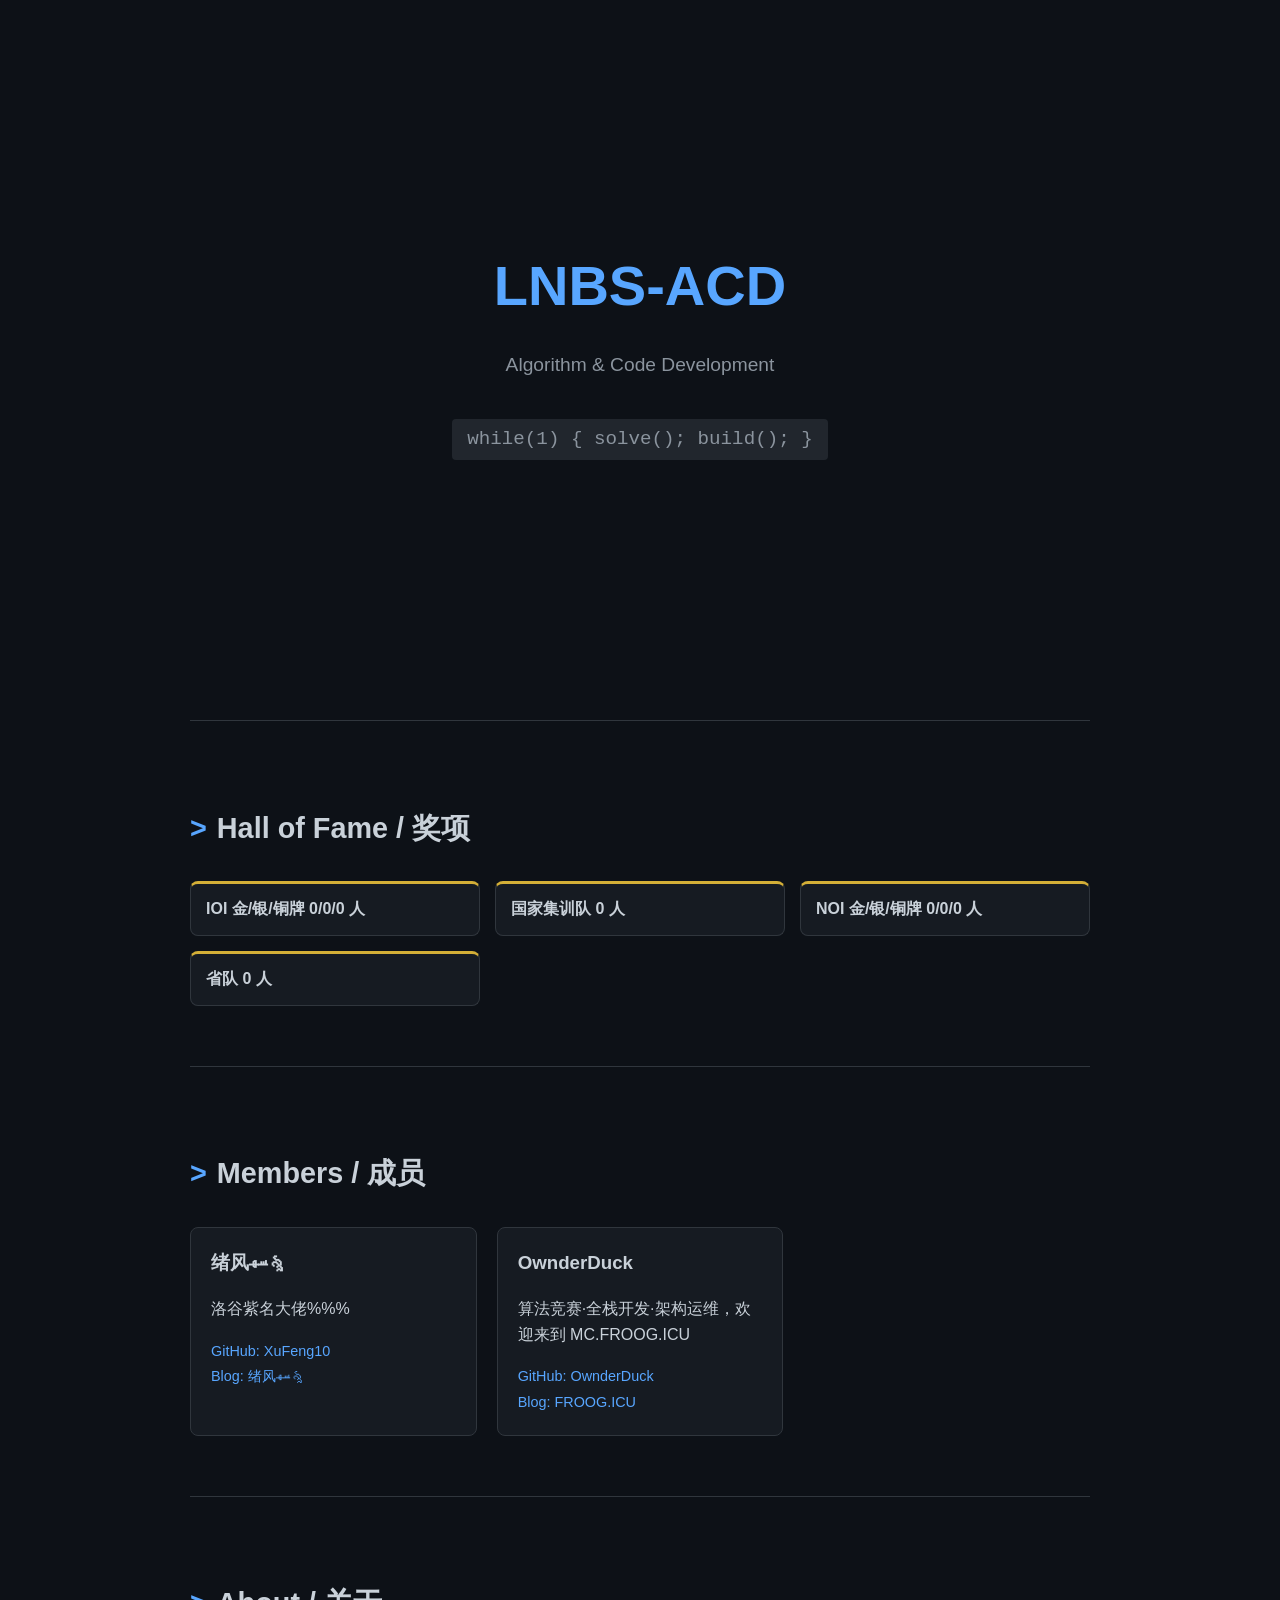
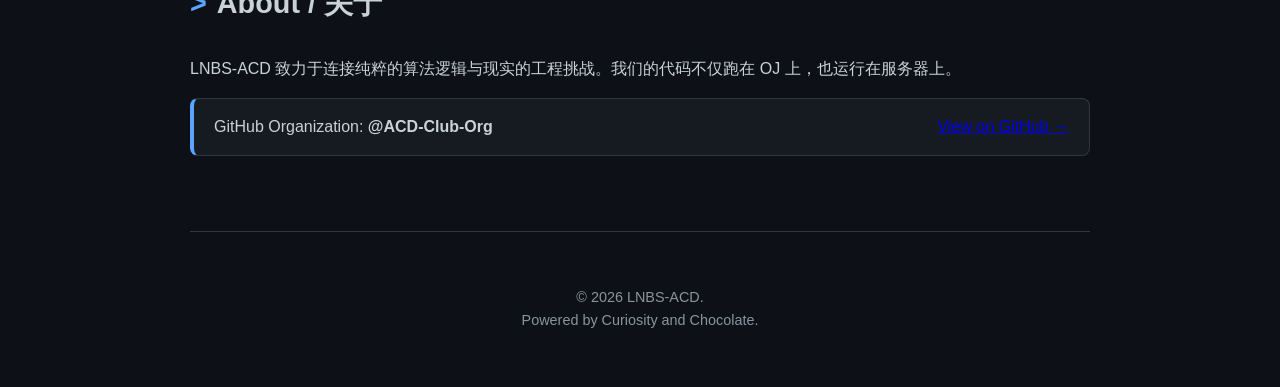
==== index.html @ 6f9f28be "Add index.html for LNBS-ACD project This commit adds a new HTML file for the LNBS-ACD project, inclu" ====
<!DOCTYPE html>
<html lang="zh-CN">
<head>
    <meta charset="UTF-8">
    <meta name="viewport" content="width=device-width, initial-scale=1.0">
    <title>LNBS-ACD</title>
    <style>
        :root {
            --bg: #0d1117;
            --card-bg: #161b22;
            --text-main: #c9d1d9;
            --text-dim: #8b949e;
            --accent: #58a6ff;
            --gold: #d4af37;
            --border: #30363d;
        }
        body {
            font-family: -apple-system, BlinkMacSystemFont, "Segoe UI", Helvetica, Arial, sans-serif;
            background-color: var(--bg);
            color: var(--text-main);
            line-height: 1.6;
            margin: 0;
            scroll-behavior: smooth;
        }
        .container { max-width: 900px; margin: 0 auto; padding: 0 20px; }
        
        /* Hero Section */
        .hero {
            height: 80vh;
            display: flex;
            flex-direction: column;
            justify-content: center;
            align-items: center;
            text-align: center;
            border-bottom: 1px solid var(--border);
        }
        .hero h1 { font-size: 3.5rem; margin: 0; color: var(--accent); }
        .hero p { font-size: 1.2rem; color: var(--text-dim); }

        /* Section Styling */
        section { padding: 60px 0; border-bottom: 1px solid var(--border); }
        h2 { font-size: 1.8rem; margin-bottom: 30px; display: flex; align-items: center; }
        h2::before { content: "> "; color: var(--accent); margin-right: 10px; }

        /* 奖项 Awards Box */
        .award-item {
            background: var(--card-bg);
            padding: 15px 20px;
            border-radius: 8px;
            border: 1px solid var(--border);
            margin-bottom: 15px;
            display: flex;
            justify-content: space-between;
            align-items: center;
        }
        .award-name { font-weight: bold; color: var(--gold); }

        /* 奖项网格布局 */
        .awards-grid {
            display: grid;
            /* 自动填充，最小宽度220px，如果空间够就并排 */
            grid-template-columns: repeat(auto-fill, minmax(220px, 1fr));
            gap: 15px;
        }

        .award-card {
            background: var(--card-bg);
            padding: 15px;
            border-radius: 8px;
            border: 1px solid var(--border);
            border-top: 3px solid var(--gold); /* 顶部金线增加仪式感 */
            transition: all 0.2s ease;
        }

        .award-card:hover {
            border-color: var(--gold);
            transform: translateY(-3px);
            box-shadow: 0 4px 12px rgba(212, 175, 55, 0.1);
        }

        .award-year {
            font-size: 0.8rem;
            color: var(--text-dim);
            margin-bottom: 5px;
            font-family: monospace;
        }

        .award-name {
            font-size: 1rem;
            font-weight: bold;
            color: var(--text-main);
            line-height: 1.3;
        }

        /* 成员 Grid */
        .grid {
            display: grid;
            grid-template-columns: repeat(auto-fill, minmax(250px, 1fr));
            gap: 20px;
        }
        .member-card {
            background: var(--card-bg);
            padding: 20px;
            border-radius: 8px;
            border: 1px solid var(--border);
            transition: transform 0.2s;
        }
        .member-card:hover { transform: translateY(-5px); border-color: var(--accent); }
        .member-card h3 { margin-top: 0; }
        .links a { font-size: 0.9rem; color: var(--accent); text-decoration: none; margin-right: 15px; }

        footer { padding: 40px 0; text-align: center; color: var(--text-dim); font-size: 0.9rem; }
        a:hover { text-decoration: underline; }
    </style>
</head>
<body>

<div class="container">
    <header class="hero">
        <h1>LNBS-ACD</h1>
        <p>Algorithm & Code Development</p>
        <p style="font-family: monospace; background: #21262d; padding: 5px 15px; border-radius: 4px;">
            while(1) { solve(); build(); }
        </p>
    </header>

    <section id="awards">
        <h2>Hall of Fame / 奖项</h2>
        <div class="awards-grid">
            <div class="award-card">
                <div class="award-name">IOI 金/银/铜牌    0/0/0 人</div>
            </div>
            <div class="award-card">
                <div class="award-name">国家集训队    0 人</div>
            </div>
            <div class="award-card">
                <div class="award-name">NOI 金/银/铜牌    0/0/0 人</div>
            </div>
            <div class="award-card">
                <div class="award-name">省队 0 人</div>
            </div>
        </div>
    </section>

    <section id="members">
        <h2>Members / 成员</h2>
        <div class="grid">
            <div class="member-card">
                <h3>绪风ﺴﻬৡ</h3>
                <p class="text-dim">洛谷紫名大佬%%%</p>
                <div class="links">
                    <a href="https://github.com/XuFeng10">GitHub: XuFeng10</a>
                    <br>
                    <a href="https://www.cnblogs.com/wind2010">Blog: 绪风ﺴﻬৡ</a>
                </div>
            </div>
            <div class="member-card">
                <h3>OwnderDuck</h3>
                <p class="text-dim">算法竞赛·全栈开发·架构运维，欢迎来到 MC.FROOG.ICU</p>
                <div class="links">
                    <a href="https://github.com/OwnderDuck">GitHub: OwnderDuck</a>
                    <br>
                    <a href="https://froog.icu">Blog: FROOG.ICU</a>
                </div>
            </div>
        </div>
    </section>

    <section id="about">
        <h2>About / 关于</h2>
        <p>LNBS-ACD 致力于连接纯粹的算法逻辑与现实的工程挑战。我们的代码不仅跑在 OJ 上，也运行在服务器上。</p>
        <div class="award-item" style="border-left: 4px solid var(--accent);">
            <span>GitHub Organization: <b>@ACD-Club-Org</b></span>
            <a href="https://github.com/LNBS-ACD">View on GitHub →</a>
        </div>
    </section>

    <footer>
        <p>&copy; 2026 LNBS-ACD. <br> Powered by Curiosity and Chocolate.</p>
    </footer>
</div>

</body>
</html>
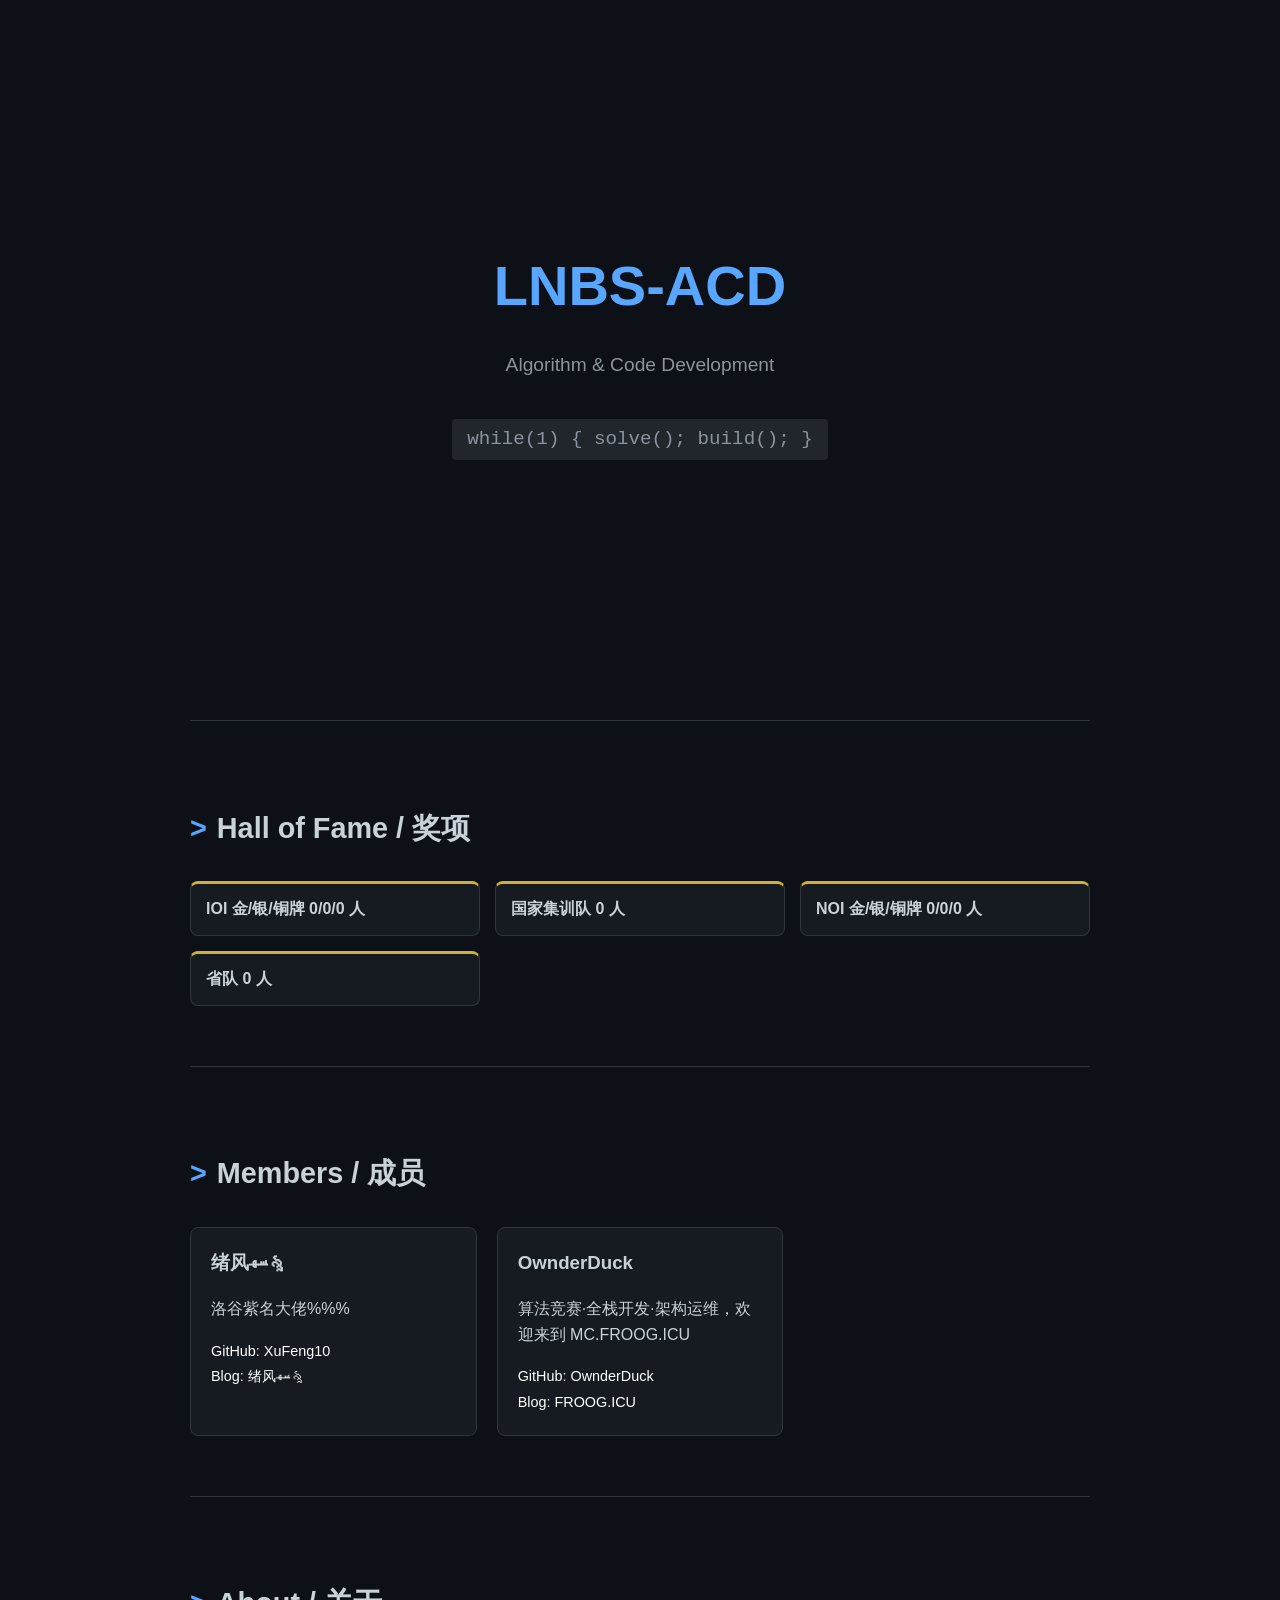
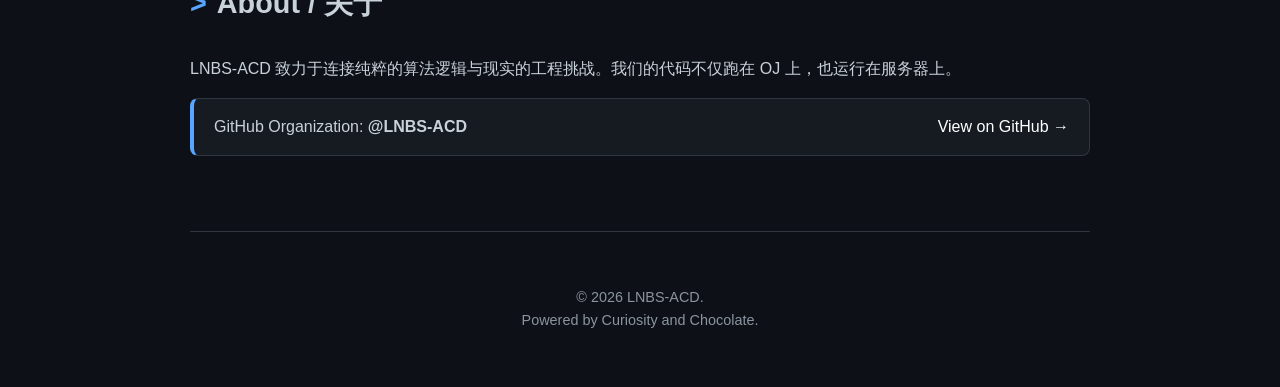
==== commit 6fd95ec5: "Update GitHub organization name in index.html" ====
--- a/index.html
+++ b/index.html
@@ -110,6 +110,10 @@
         .links a { font-size: 0.9rem; color: var(--accent); text-decoration: none; margin-right: 15px; }
 
         footer { padding: 40px 0; text-align: center; color: var(--text-dim); font-size: 0.9rem; }
+        a {
+            color: #ffffff !important; 
+            text-decoration: none;
+        }
         a:hover { text-decoration: underline; }
     </style>
 </head>
@@ -170,7 +174,7 @@
         <h2>About / 关于</h2>
         <p>LNBS-ACD 致力于连接纯粹的算法逻辑与现实的工程挑战。我们的代码不仅跑在 OJ 上，也运行在服务器上。</p>
         <div class="award-item" style="border-left: 4px solid var(--accent);">
-            <span>GitHub Organization: <b>@ACD-Club-Org</b></span>
+            <span>GitHub Organization: <b>@LNBS-ACD</b></span>
             <a href="https://github.com/LNBS-ACD">View on GitHub →</a>
         </div>
     </section>
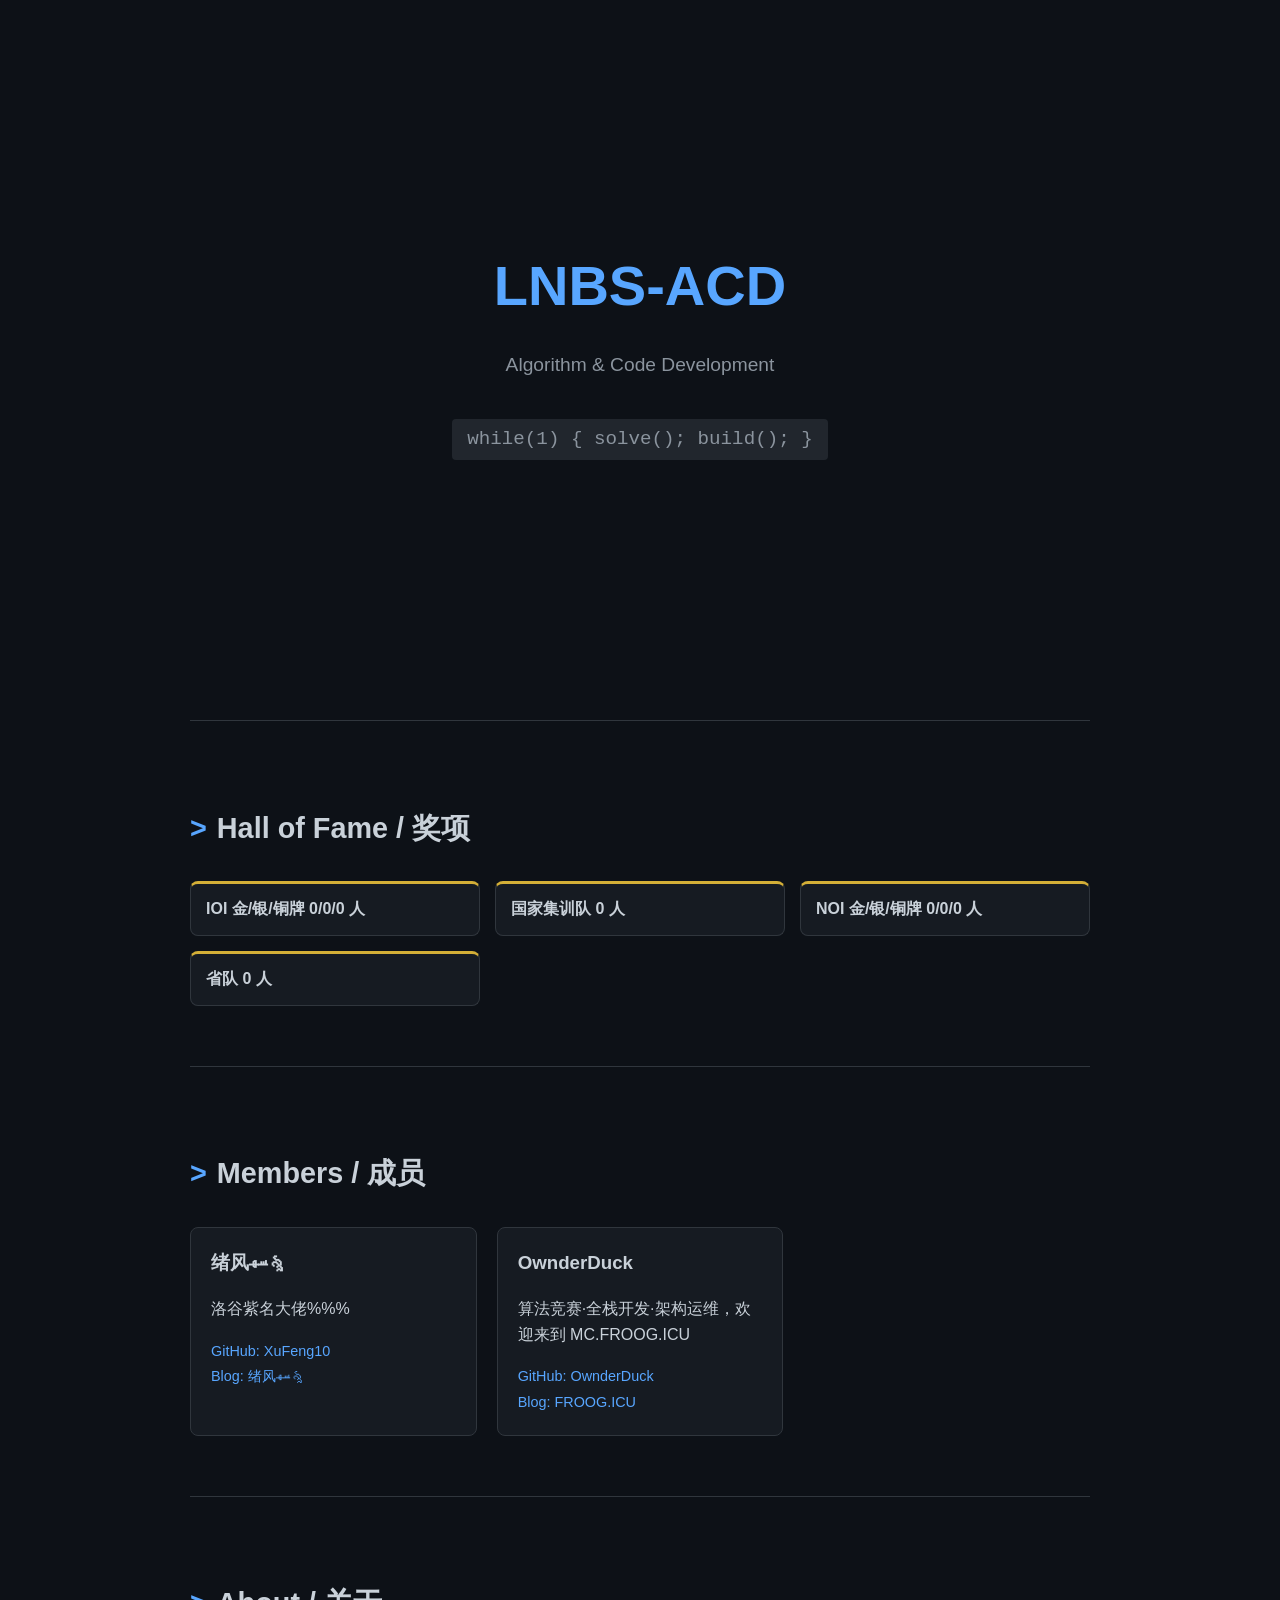
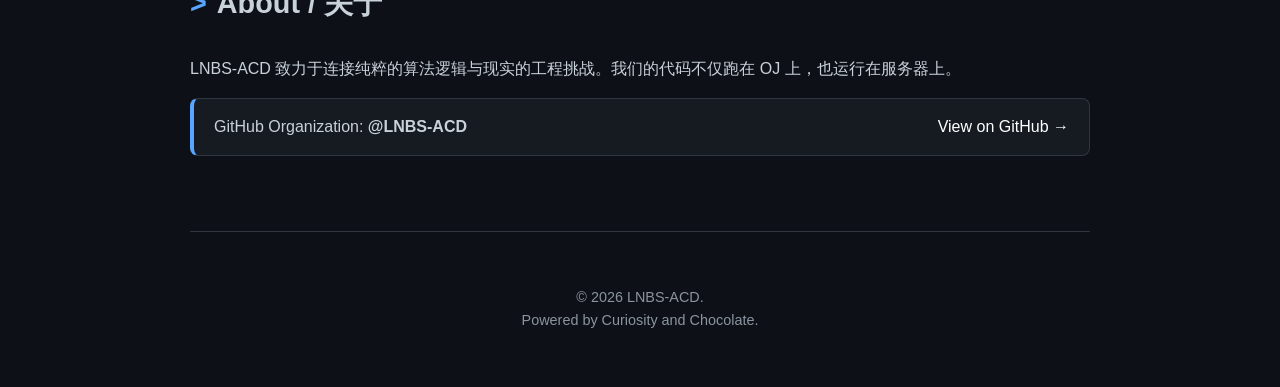
==== commit ad097e62: "Update GitHub link styling in index.html" ====
--- a/index.html
+++ b/index.html
@@ -110,10 +110,6 @@
         .links a { font-size: 0.9rem; color: var(--accent); text-decoration: none; margin-right: 15px; }
 
         footer { padding: 40px 0; text-align: center; color: var(--text-dim); font-size: 0.9rem; }
-        a {
-            color: #ffffff !important; 
-            text-decoration: none;
-        }
         a:hover { text-decoration: underline; }
     </style>
 </head>
@@ -175,7 +171,9 @@
         <p>LNBS-ACD 致力于连接纯粹的算法逻辑与现实的工程挑战。我们的代码不仅跑在 OJ 上，也运行在服务器上。</p>
         <div class="award-item" style="border-left: 4px solid var(--accent);">
             <span>GitHub Organization: <b>@LNBS-ACD</b></span>
-            <a href="https://github.com/LNBS-ACD">View on GitHub →</a>
+            <a href="https://github.com/LNBS-ACD" style="color: white; text-decoration: none;">
+    View on GitHub →
+</a>
         </div>
     </section>
 
